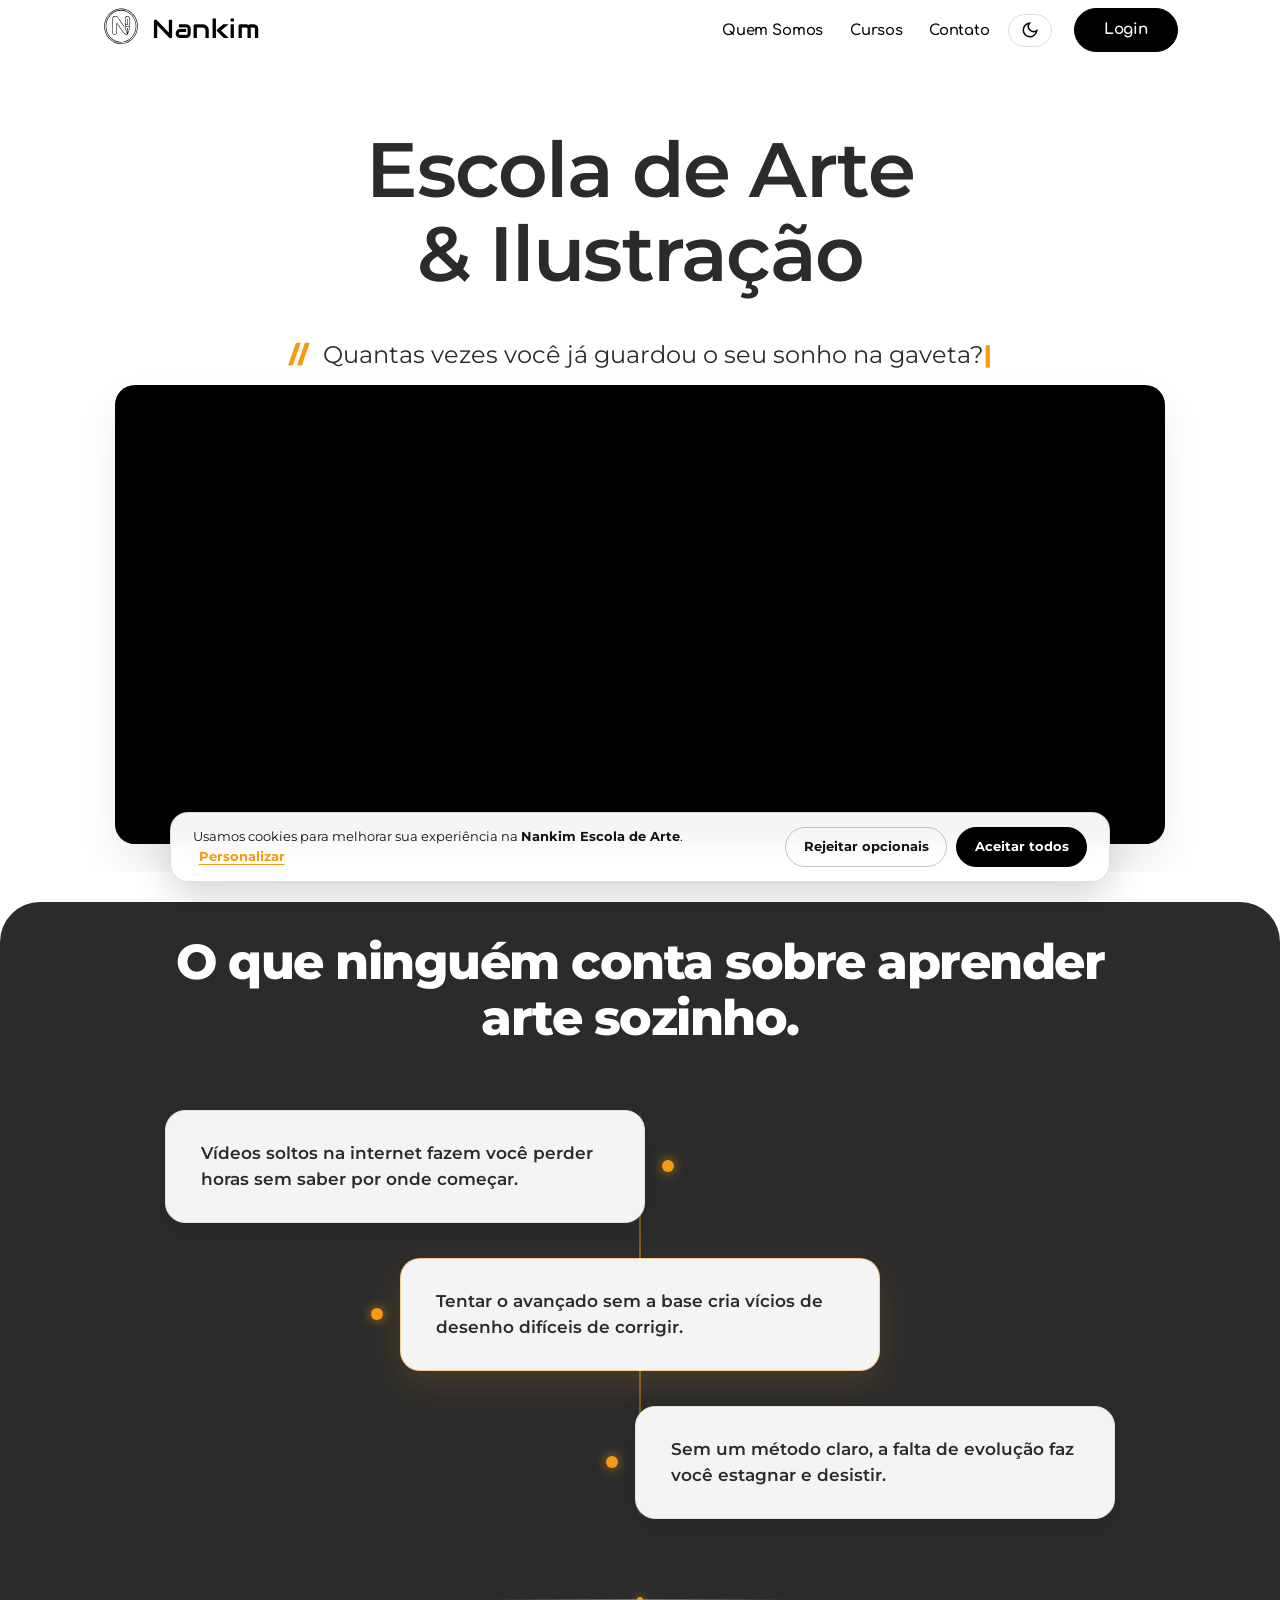
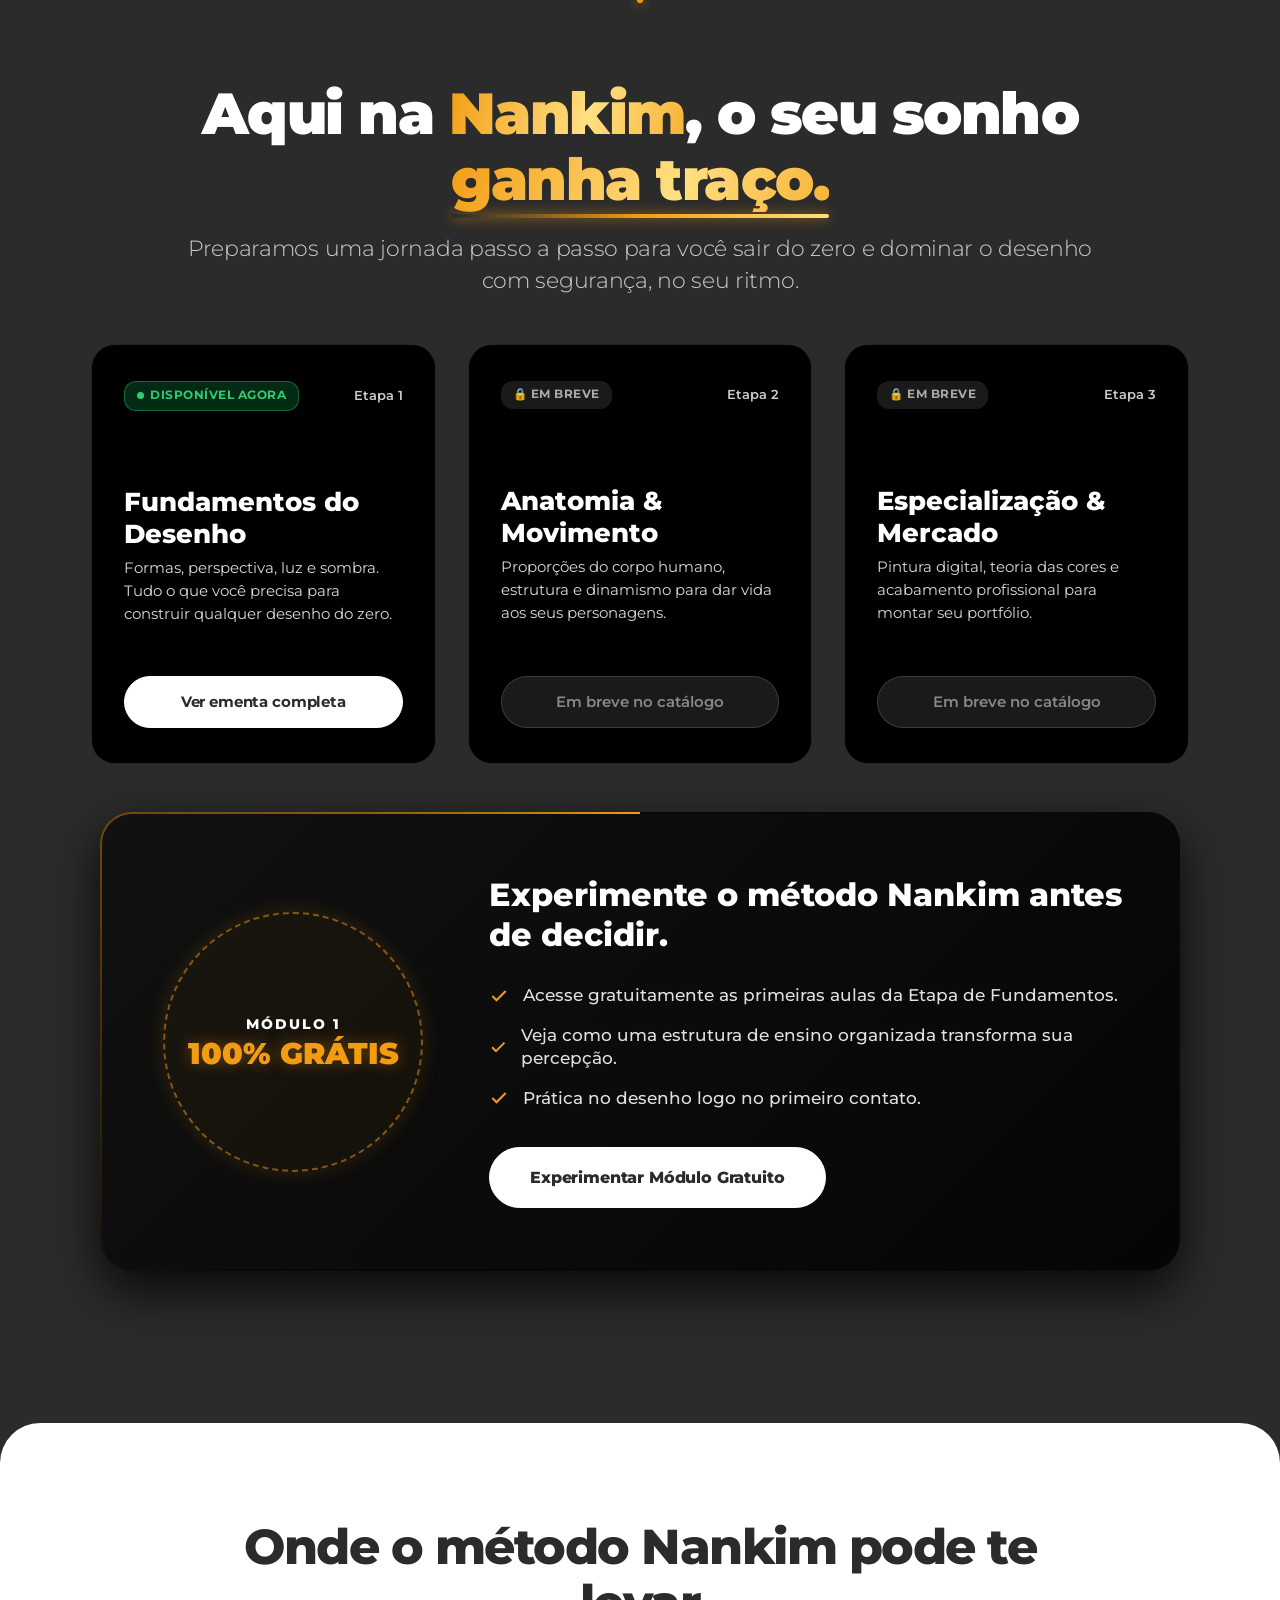
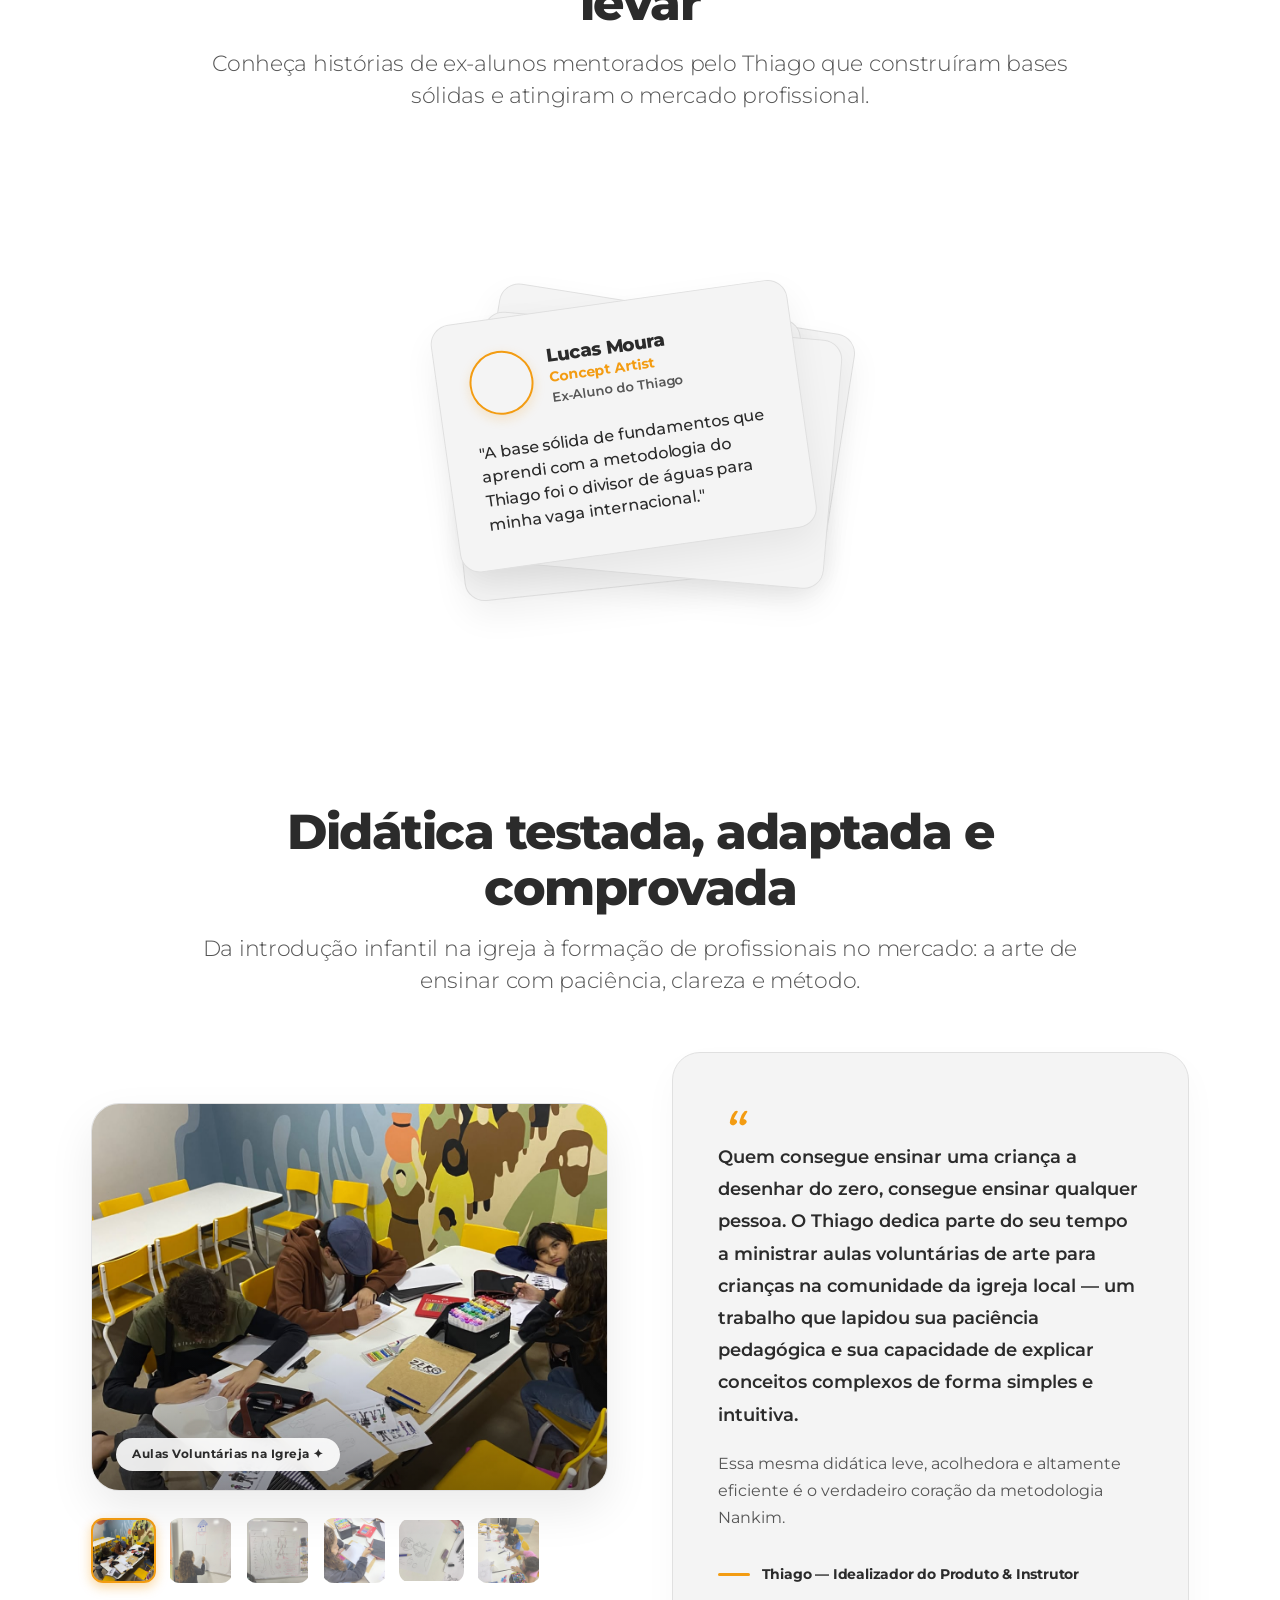
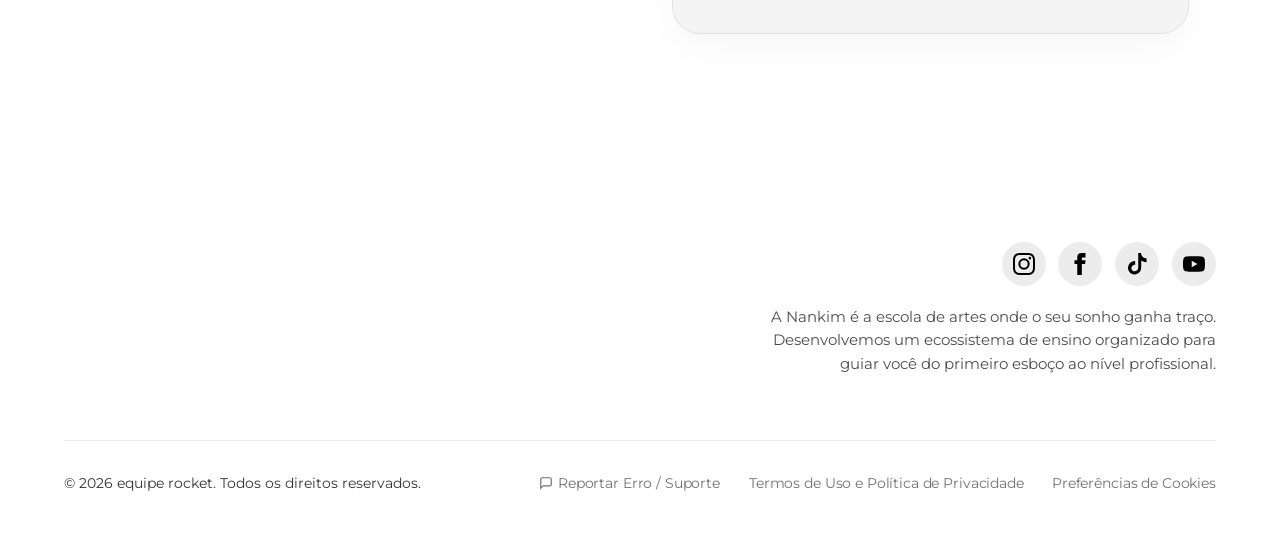
==== admin.html @ 6103434b "area admin completa" ====
<!DOCTYPE html>
<html lang="pt-BR">
<head>
    <meta charset="UTF-8">
    <meta name="viewport" content="width=device-width, initial-scale=1.0">
    <title>Painel Administrativo | Nankim Escola de Arte</title>

    <link rel="preconnect" href="https://fonts.googleapis.com">
    <link rel="preconnect" href="https://fonts.gstatic.com" crossorigin>
    <link href="https://fonts.googleapis.com/css2?family=Audiowide&family=Montserrat:wght@400;500;600;700;800;900&display=swap" rel="stylesheet">
    <link rel="stylesheet" href="https://cdnjs.cloudflare.com/ajax/libs/font-awesome/6.4.0/css/all.min.css">

    <link rel="stylesheet" href="./css/reset.css">
    <link rel="stylesheet" href="./css/variaveis.css">
    <link rel="stylesheet" href="./css/admin.css">
</head>
<body class="admin-body">

    <!-- PAINEL ADMINISTRATIVO PRINCIPAL -->
    <div id="admin-app-shell" class="admin-layout">

        <!-- SIDEBAR LATERAL -->
        <aside class="admin-sidebar">
            <div class="admin-sidebar-topo">
                <div class="admin-logo">
                    <span class="admin-logo-mark">N</span>
                    <div>
                        <strong>Nankim</strong>
                        <small>Painel Admin</small>
                    </div>
                </div>
            </div>

            <nav class="admin-nav" aria-label="Navegação administrativa">
                <button type="button" class="admin-nav-btn active" data-tab="visao-geral">
                    <i class="fa-solid fa-chart-line"></i>
                    <span>Visão Geral</span>
                </button>
                <button type="button" class="admin-nav-btn" data-tab="alunos">
                    <i class="fa-solid fa-user-graduate"></i>
                    <span>Alunos &amp; Matrículas</span>
                    <span id="badge-total-alunos" class="nav-counter">0</span>
                </button>
                <button type="button" class="admin-nav-btn" data-tab="duvidas">
                    <i class="fa-solid fa-comments"></i>
                    <span>Dúvidas &amp; Fórum</span>
                    <span id="badge-total-duvidas" class="nav-counter">0</span>
                </button>
                <button type="button" class="admin-nav-btn" data-tab="reportes">
                    <i class="fa-solid fa-flag"></i>
                    <span>Reportes de Erro</span>
                    <span id="badge-total-reportes" class="nav-counter alerta">0</span>
                </button>
                <button type="button" class="admin-nav-btn" data-tab="cursos">
                    <i class="fa-solid fa-clapperboard"></i>
                    <span>Cursos &amp; Conteúdo</span>
                </button>
            </nav>

            <div class="admin-sidebar-rodape">
                <button type="button" id="btn-admin-sair" class="btn-admin-danger-ghost">
                    <i class="fa-solid fa-right-from-bracket"></i> Encerrar Sessão
                </button>
            </div>
        </aside>

        <!-- CONTEÚDO PRINCIPAL -->
        <main class="admin-main">
            <header class="admin-topbar">
                <div>
                    <h1 id="admin-page-title">Visão Geral da Escola</h1>
                    <p id="admin-page-subtitle">Acompanhe matrículas, progresso dos alunos e suporte técnico em tempo real.</p>
                </div>
                <div class="admin-user-pill">
                    <i class="fa-solid fa-user-shield"></i>
                    <span id="admin-logged-name">Administrador Nankim</span>
                </div>
            </header>

            <!-- ABA 1: VISÃO GERAL -->
            <section id="sec-visao-geral" class="admin-tab-section">
                <div class="admin-kpi-grid">
                    <article class="kpi-card">
                        <div class="kpi-icon"><i class="fa-solid fa-users"></i></div>
                        <div>
                            <span class="kpi-label">Total de Alunos</span>
                            <strong id="kpi-alunos-total" class="kpi-value">0</strong>
                        </div>
                    </article>

                    <article class="kpi-card">
                        <div class="kpi-icon destaque"><i class="fa-solid fa-crown"></i></div>
                        <div>
                            <span class="kpi-label">Acesso Completo</span>
                            <strong id="kpi-alunos-pagos" class="kpi-value">0</strong>
                        </div>
                    </article>

                    <article class="kpi-card">
                        <div class="kpi-icon"><i class="fa-solid fa-award"></i></div>
                        <div>
                            <span class="kpi-label">Certificados Liberados</span>
                            <strong id="kpi-certificados" class="kpi-value">0</strong>
                        </div>
                    </article>

                    <article class="kpi-card">
                        <div class="kpi-icon alerta"><i class="fa-solid fa-triangle-exclamation"></i></div>
                        <div>
                            <span class="kpi-label">Reportes Pendentes</span>
                            <strong id="kpi-reportes-abertos" class="kpi-value">0</strong>
                        </div>
                    </article>
                </div>

                <div class="admin-two-col">
                    <div class="admin-panel-box">
                        <div class="panel-box-header">
                            <h2>Últimas Dúvidas na Sala de Aula</h2>
                            <button type="button" class="link-ver-todos" data-jump="duvidas">Gerenciar todas →</button>
                        </div>
                        <div id="resumo-ultimas-duvidas" class="admin-stack-list"></div>
                    </div>

                    <div class="admin-panel-box">
                        <div class="panel-box-header">
                            <h2>Reportes Técnicos Recentes</h2>
                            <button type="button" class="link-ver-todos" data-jump="reportes">Abrir central →</button>
                        </div>
                        <div id="resumo-ultimos-reportes" class="admin-stack-list"></div>
                    </div>
                </div>
            </section>

            <!-- ABA 2: ALUNOS & MATRÍCULAS -->
            <section id="sec-alunos" class="admin-tab-section hidden">
                <div class="admin-panel-box">
                    <div class="panel-box-header wrap">
                        <div>
                            <h2>Base de Alunos Cadastrados</h2>
                            <p class="panel-sub">Libere o curso completo manualmente, habilite certificados ou gerencie contas.</p>
                        </div>
                        <div class="admin-search-box">
                            <i class="fa-solid fa-magnifying-glass"></i>
                            <input type="text" id="filtro-alunos" placeholder="Buscar por nome ou e-mail...">
                        </div>
                    </div>

                    <div class="admin-table-wrap">
                        <table class="admin-table">
                            <thead>
                                <tr>
                                    <th>Aluno</th>
                                    <th>Plano Atual</th>
                                    <th>Certificado</th>
                                    <th>Ações de Gestão</th>
                                </tr>
                            </thead>
                            <tbody id="tabela-alunos-body"></tbody>
                        </table>
                    </div>
                </div>
            </section>

            <!-- ABA 3: DÚVIDAS & COMENTÁRIOS -->
            <section id="sec-duvidas" class="admin-tab-section hidden">
                <div class="admin-panel-box">
                    <div class="panel-box-header wrap">
                        <div>
                            <h2>Central de Dúvidas &amp; Fórum das Aulas</h2>
                            <p class="panel-sub">Responda como Instrutor Oficial ou edite respostas já enviadas (atualiza na hora na Sala de Aula e notifica o aluno).</p>
                        </div>
                        <select id="filtro-aula-duvidas" class="admin-select">
                            <option value="todas">Todas as 12 aulas</option>
                        </select>
                    </div>

                    <div id="lista-admin-duvidas" class="admin-stack-list"></div>
                </div>
            </section>

            <!-- ABA 4: REPORTES DE ERRO -->
            <section id="sec-reportes" class="admin-tab-section hidden">
                <div class="admin-panel-box">
                    <div class="panel-box-header wrap">
                        <div>
                            <h2>Tickets &amp; Reportes de Erro</h2>
                            <p class="panel-sub">Relatos enviados pelos alunos através do botão "Reportar erro" na plataforma.</p>
                        </div>
                        <select id="filtro-status-reportes" class="admin-select">
                            <option value="todos">Todos os relatos</option>
                            <option value="pendente">Pendentes</option>
                            <option value="resolvido">Resolvidos</option>
                        </select>
                    </div>

                    <div id="lista-admin-reportes" class="admin-stack-list"></div>
                </div>
            </section>

            <!-- ABA 5: CURSOS & CONTEÚDO (SIMULADOR DE CRUD COMPLETO) -->
            <section id="sec-cursos" class="admin-tab-section hidden">
                <div class="admin-panel-box">
                    <!-- Aviso claro de ambiente simulado -->
                    <div class="cms-aviso-simulacao" role="status">
                        <i class="fa-solid fa-circle-info"></i>
                        <div>
                            <strong>Modo Simulação (CMS Demonstrativo):</strong> As alterações realizadas nesta aba ficam salvas apenas no painel administrativo para demonstração de gestão de conteúdo e <strong>não alteram</strong> o catálogo público nem as aulas da Sala de Aula (diferente de <em>Alunos</em>, <em>Dúvidas</em> e <em>Reportes</em>, que refletem em tempo real no site).
                        </div>
                    </div>

                    <div class="cms-toolbar">
                        <div>
                            <div class="cms-toolbar-titulo-row">
                                <h2>Gestão de Cursos, Módulos &amp; Aulas</h2>
                                <span class="status-pill pago">Simulador CMS</span>
                            </div>
                            <p class="panel-sub cms-toolbar-sub">
                                Crie cursos do zero, adicione módulos, suba aulas com vídeo/PDF e monte checklists práticos.
                            </p>
                        </div>
                    </div>

                    <div id="lista-cms-cursos" class="admin-stack-list cms-cursos-lista"></div>

                    <!-- Botão na base da lista -->
                    <div class="cms-rodape-criar">
                        <button type="button" id="btn-novo-curso" class="btn-admin-primary">
                            <i class="fa-solid fa-plus"></i> Criar Novo Curso
                        </button>
                    </div>
                </div>
            </section>
        </main>
    </div>

    <!-- TOAST DE CONFIRMAÇÃO DE AÇÕES -->
    <div id="admin-toast-container" class="admin-toast-container" aria-live="polite"></div>

    <!-- MODAL DE CONFIRMAÇÃO ESTILIZADO (SUBSTITUI CONFIRM NATIVO) -->
    <div id="modal-admin-confirm" class="admin-modal-overlay" role="dialog" aria-modal="true" aria-labelledby="confirm-modal-titulo">
        <div class="admin-modal-box admin-confirm-box">
            <div class="confirm-icon-wrap">
                <i class="fa-solid fa-triangle-exclamation"></i>
            </div>
            <h3 id="confirm-modal-titulo" class="confirm-titulo">Confirmar exclusão</h3>
            <p id="confirm-modal-mensagem" class="confirm-mensagem">Tem certeza que deseja excluir este item?</p>
            <div class="confirm-acoes">
                <button type="button" id="btn-confirm-cancelar" class="btn-mini">Cancelar</button>
                <button type="button" id="btn-confirm-executar" class="btn-admin-danger-solid">Sim, excluir</button>
            </div>
        </div>
    </div>

    <!-- MODAL 1: CRIAR / EDITAR CURSO -->
    <div id="modal-cms-curso" class="admin-modal-overlay" role="dialog" aria-modal="true">
        <div class="admin-modal-box">
            <div class="admin-modal-topo">
                <div class="modal-topo-titulo-wrap">
                    <h3 id="titulo-modal-curso">Novo Curso</h3>
                    <span id="badge-rascunho-curso" class="badge-rascunho hidden">Rascunho restaurado</span>
                </div>
                <button type="button" class="btn-fechar-admin-modal" data-close-modal="modal-cms-curso" title="Fechar (mantém rascunho)">&times;</button>
            </div>
            <form id="form-cms-curso" class="admin-sim-grid" novalidate>
                <input type="hidden" id="cms-curso-id">
                <input type="hidden" id="cms-curso-capa-nome">

                <div class="admin-field admin-col-full">
                    <label for="cms-curso-titulo">Título do Curso *</label>
                    <input type="text" id="cms-curso-titulo" placeholder="Ex: Anatomia & Movimento" required>
                    <small class="admin-field-feedback"></small>
                </div>

                <div class="admin-field">
                    <label for="cms-curso-carga">Carga Horária (horas) *</label>
                    <input type="text" id="cms-curso-carga" inputmode="numeric" placeholder="Ex: 12 horas" maxlength="10" required>
                    <small class="admin-field-feedback"></small>
                </div>

                <div class="admin-field">
                    <label for="cms-curso-preco">Valor / Plano *</label>
                    <input type="text" id="cms-curso-preco" placeholder="Ex: 12x R$ 39,90 ou Gratuito" required>
                    <small class="admin-field-feedback"></small>
                </div>

                <div class="admin-field">
                    <label for="cms-curso-status">Status de Publicação</label>
                    <select id="cms-curso-status" class="admin-select cms-select-altura">
                        <option value="disponivel">Disponível Agora</option>
                        <option value="em-breve">Em Breve</option>
                    </select>
                </div>

                <div class="admin-field">
                    <label for="cms-curso-capa-file">Imagem de Capa (PNG, JPG ou WEBP)</label>
                    <label class="admin-file-drop" for="cms-curso-capa-file">
                        <i class="fa-regular fa-image"></i>
                        <span id="label-cms-curso-capa">Selecionar imagem de capa...</span>
                        <input type="file" id="cms-curso-capa-file" accept="image/png,image/jpeg,image/webp">
                    </label>
                    <small class="admin-field-feedback"></small>
                </div>

                <div class="admin-field admin-col-full">
                    <label for="cms-curso-descricao">Descrição Comercial &amp; Ementa *</label>
                    <textarea id="cms-curso-descricao" rows="3" placeholder="Descreva o que o aluno vai aprender neste curso (mín. 15 caracteres)..." required></textarea>
                    <small class="admin-field-feedback"></small>
                </div>

                <div class="admin-col-full cms-modal-rodape">
                    <button type="button" class="btn-mini" data-cancel-modal="modal-cms-curso">Cancelar</button>
                    <button type="submit" class="btn-admin-primary">Salvar Curso</button>
                </div>
            </form>
        </div>
    </div>

    <!-- MODAL 2: CRIAR / EDITAR MÓDULO -->
    <div id="modal-cms-modulo" class="admin-modal-overlay" role="dialog" aria-modal="true">
        <div class="admin-modal-box">
            <div class="admin-modal-topo">
                <div class="modal-topo-titulo-wrap">
                    <h3 id="titulo-modal-modulo">Novo Módulo</h3>
                    <span id="badge-rascunho-modulo" class="badge-rascunho hidden">Rascunho restaurado</span>
                </div>
                <button type="button" class="btn-fechar-admin-modal" data-close-modal="modal-cms-modulo" title="Fechar (mantém rascunho)">&times;</button>
            </div>
            <form id="form-cms-modulo" class="admin-sim-grid" novalidate>
                <input type="hidden" id="cms-mod-curso-id">
                <input type="hidden" id="cms-mod-id">

                <div class="admin-field admin-col-full">
                    <label for="cms-mod-titulo">Nome do Módulo *</label>
                    <input type="text" id="cms-mod-titulo" placeholder="Ex: Módulo I — Domínio do Traço" required>
                    <small class="admin-field-feedback"></small>
                </div>

                <div class="admin-field">
                    <label for="cms-mod-acesso">Regra de Acesso</label>
                    <select id="cms-mod-acesso" class="admin-select cms-select-altura">
                        <option value="completo">Apenas Assinantes (Curso Completo)</option>
                        <option value="gratis">Degustação Gratuita</option>
                    </select>
                </div>

                <div class="admin-field">
                    <label for="cms-mod-carga">Carga Estimada (horas) *</label>
                    <input type="text" id="cms-mod-carga" inputmode="numeric" placeholder="Ex: 4 horas" maxlength="14" required>
                    <small class="admin-field-feedback"></small>
                </div>

                <div class="admin-col-full cms-modal-rodape">
                    <button type="button" class="btn-mini" data-cancel-modal="modal-cms-modulo">Cancelar</button>
                    <button type="submit" class="btn-admin-primary">Salvar Módulo</button>
                </div>
            </form>
        </div>
    </div>

    <!-- MODAL 3: CRIAR / EDITAR AULA -->
    <div id="modal-cms-aula" class="admin-modal-overlay" role="dialog" aria-modal="true">
        <div class="admin-modal-box">
            <div class="admin-modal-topo">
                <div class="modal-topo-titulo-wrap">
                    <h3 id="titulo-modal-aula">Nova Aula</h3>
                    <span id="badge-rascunho-aula" class="badge-rascunho hidden">Rascunho restaurado</span>
                </div>
                <button type="button" class="btn-fechar-admin-modal" data-close-modal="modal-cms-aula" title="Fechar (mantém rascunho)">&times;</button>
            </div>
            <form id="form-cms-aula" class="admin-sim-grid" novalidate>
                <input type="hidden" id="cms-aula-curso-id">
                <input type="hidden" id="cms-aula-mod-id">
                <input type="hidden" id="cms-aula-id">
                <input type="hidden" id="cms-aula-pdf-nome">

                <div class="admin-field admin-col-full">
                    <label for="cms-aula-titulo">Título da Aula *</label>
                    <input type="text" id="cms-aula-titulo" placeholder="Ex: Aula 01 — Treinamento de Traço" required>
                    <small class="admin-field-feedback"></small>
                </div>

                <div class="admin-field">
                    <label for="cms-aula-youtube">Link do Vídeo (YouTube) *</label>
                    <input type="url" id="cms-aula-youtube" placeholder="https://www.youtube.com/watch?v=..." required>
                    <small class="admin-field-feedback"></small>
                </div>

                <div class="admin-field">
                    <label for="cms-aula-pdf-file">Material de Apoio (.PDF ou .ZIP)</label>
                    <label class="admin-file-drop" for="cms-aula-pdf-file">
                        <i class="fa-solid fa-file-arrow-up"></i>
                        <span id="label-cms-aula-pdf">Anexar apostila ou ficha...</span>
                        <input type="file" id="cms-aula-pdf-file" accept=".pdf,.zip,application/pdf,application/zip">
                    </label>
                    <small class="admin-field-feedback"></small>
                </div>

                <div class="admin-field admin-col-full">
                    <label for="cms-aula-resumo">Resumo da Aula *</label>
                    <textarea id="cms-aula-resumo" rows="2" placeholder="Explicação do conteúdo abordado no vídeo (mín. 10 caracteres)..." required></textarea>
                    <small class="admin-field-feedback"></small>
                </div>

                <div class="admin-field admin-col-full">
                    <label for="cms-aula-exercicio">Enunciado do Exercício Prático</label>
                    <textarea id="cms-aula-exercicio" rows="2" placeholder="Descreva a atividade prática que o aluno deverá executar..."></textarea>
                    <small class="admin-field-feedback"></small>
                </div>

                <!-- Checklist interativo de etapas (igual à Sala de Aula) -->
                <div class="admin-field admin-col-full">
                    <label>Checklist de Entrega do Aluno (Etapas Marcáveis)</label>
                    <div class="checklist-builder-input-row">
                        <input type="text" id="cms-checklist-novo-item" placeholder="Ex: Preencher 3 folhas A4 com linhas paralelas...">
                        <button type="button" id="btn-add-checklist-item" class="btn-mini destaque">
                            <i class="fa-solid fa-plus"></i> Adicionar Etapa
                        </button>
                    </div>
                    <ul id="lista-cms-checklist-preview" class="cms-checklist-preview-list"></ul>
                </div>

                <div class="admin-col-full cms-modal-rodape">
                    <button type="button" class="btn-mini" data-cancel-modal="modal-cms-aula">Cancelar</button>
                    <button type="submit" class="btn-admin-primary">Salvar Aula</button>
                </div>
            </form>
        </div>
    </div>

    <script src="./js/admin.js"></script>
</body>
</html>
---- css/variaveis.css ----
/* ==========================================================================
   VARIAVEIS.CSS - Nankim Escola de Arte
   Design Tokens Globais, Temas (Claro/Escuro) e Animações Compartilhadas
   ========================================================================== */

:root {
    /* --- Cor de Destaque Oficial: Amarelo Âmbar / Dourado --- */
    --cor-destaque: #f39c12;
    --cor-destaque-hover: #d35400;
    --cor-destaque-rgb: 243, 156, 18;

    /* --- Superfícies & Tipografia (Páginas Públicas - Tema Claro) --- */
    --superficie-principal: #ffffff;
    --superficie-card-claro: #f4f4f4;
    --texto-principal: #2b2b2b;
    --texto-suave: #555555;
    --borda-suave: #e0e0e0;

    --secao-escura-bg: #2b2b2b;
    --secao-escura-texto: #ffffff;
    --secao-escura-card: #1a1a1a;
    --secao-escura-texto-suave: #cccccc;
    --secao-escura-borda: rgba(255, 255, 255, 0.12);
    --secao-escura-campo: #111111;

    /* --- Menu e Rodapé --- */
    --bg-menu: #ffffff;
    --texto-menu: #000000;
    --menu-bg: #ffffff;
    --menu-texto: #000000;
    --menu-scrolled-bg: rgba(255, 255, 255, 0.98);

    /* --- Área do Aluno / Admin --- */
    --painel-fundo: #f5f6f8;
    --painel-header: #ffffff;
    --painel-superficie: #ffffff;
    --painel-superficie-alt: #f8f9fb;
    --painel-campo: #ffffff;
    --painel-texto: #242424;
    --painel-texto-secundario: #626873;
    --painel-texto-menu: #333333;
    --painel-texto-concluido: #27632b;
    --painel-borda: #e1e5ea;
    --painel-borda-forte: #d8dde4;
    --painel-borda-suave: #edf0f3;
    --painel-hover: #f2f4f7;
    --painel-sombra-header: 0 8px 24px rgba(20, 30, 45, 0.08);
    --painel-sombra-menu: 0 15px 40px rgba(20, 30, 45, 0.16);
    --painel-sombra-card: 0 10px 25px rgba(20, 30, 45, 0.08);
    --painel-sombra-card-hover: 0 18px 40px rgba(20, 30, 45, 0.18);
    --painel-filtro-logo: none;
}

:root[data-theme="dark"] {
    /* --- Cor de Destaque no Dark Mode --- */
    --cor-destaque: #f1c40f;
    --cor-destaque-hover: #f39c12;
    --cor-destaque-rgb: 241, 196, 15;

    /* --- Superfícies & Tipografia (Páginas Públicas - Tema Escuro) --- */
    --superficie-principal: #000000;
    --superficie-card-claro: #0d0d0d;
    --texto-principal: #ffffff;
    --texto-suave: #a0a0a0;
    --borda-suave: #222222;

    --secao-escura-bg: #1a1a1a;
    --secao-escura-texto: #ffffff;
    --secao-escura-card: #111111;
    --secao-escura-texto-suave: #cccccc;
    --secao-escura-borda: rgba(255, 255, 255, 0.12);
    --secao-escura-campo: #080808;

    /* --- Menu e Rodapé --- */
    --bg-menu: #2b2b2b;
    --texto-menu: #ffffff;
    --menu-bg: #2b2b2b;
    --menu-texto: #ffffff;
    --menu-scrolled-bg: rgba(43, 43, 43, 0.98);

    /* --- Área do Aluno / Admin --- */
    --painel-fundo: #070707;
    --painel-header: #000000;
    --painel-superficie: #111111;
    --painel-superficie-alt: #181818;
    --painel-campo: #0d0d0d;
    --painel-texto: #ffffff;
    --painel-texto-secundario: #888888;
    --painel-texto-menu: #d0d0d0;
    --painel-texto-concluido: #c9e6ca;
    --painel-borda: #222222;
    --painel-borda-forte: #333333;
    --painel-borda-suave: rgba(255, 255, 255, 0.08);
    --painel-hover: #1a1a1a;
    --painel-sombra-header: 0 10px 30px rgba(0, 0, 0, 0.5);
    --painel-sombra-menu: 0 15px 40px rgba(0, 0, 0, 0.9);
    --painel-sombra-card: 0 10px 25px rgba(0, 0, 0, 0.3);
    --painel-sombra-card-hover: 0 18px 40px rgba(0, 0, 0, 0.5);
    --painel-filtro-logo: invert(1);
}

/* ==========================================================================
   CLASSES & ANIMAÇÕES GLOBAIS COMPARTILHADAS
   ========================================================================== */
.prefixo-barra {
    color: var(--cor-destaque);
    font-weight: 900;
    margin-right: 8px;
}

.cursor-typing {
    display: inline-block;
    color: var(--cor-destaque);
    font-weight: 800;
    animation: piscarCursorGlobal 0.8s infinite;
}

.texto-fluxo-dourado {
    background: linear-gradient(
        110deg,
        var(--cor-destaque) 0%,
        #ffe082 25%,
        var(--cor-destaque) 50%,
        #ffb300 75%,
        var(--cor-destaque) 100%
    );
    background-size: 250% auto;
    -webkit-background-clip: text;
    background-clip: text;
    -webkit-text-fill-color: transparent;
    animation: brilhoContinuoTextoGlobal 3.5s linear infinite, pulsoNeonSuaveGlobal 3s ease-in-out infinite;
    display: inline-block;
    position: relative;
}

.sublinhado-traco::after {
    content: '';
    position: absolute;
    left: 0;
    bottom: -6px;
    width: 100%;
    height: 4px;
    border-radius: 4px;
    background: linear-gradient(90deg, transparent, var(--cor-destaque), #ffe082, var(--cor-destaque), transparent);
    background-size: 200% 100%;
    animation: deslizarTracoLuzGlobal 2.5s linear infinite;
    box-shadow: 0 0 12px rgba(var(--cor-destaque-rgb), 0.7);
}

.revelar-scroll {
    opacity: 0;
    transform: translateY(35px) scale(0.97);
    filter: blur(6px);
    transition: opacity 1s cubic-bezier(0.16, 1, 0.3, 1),
        transform 1s cubic-bezier(0.16, 1, 0.3, 1),
        filter 1s cubic-bezier(0.16, 1, 0.3, 1);
    will-change: opacity, transform, filter;
}

.revelar-scroll.visivel {
    opacity: 1;
    transform: translateY(0) scale(1);
    filter: blur(0px);
}

@keyframes piscarCursorGlobal {
    0%, 100% { opacity: 1; }
    50% { opacity: 0; }
}

@keyframes brilhoContinuoTextoGlobal {
    0% { background-position: 0% center; }
    100% { background-position: 250% center; }
}

@keyframes pulsoNeonSuaveGlobal {
    0%, 100% { filter: drop-shadow(0 0 8px rgba(var(--cor-destaque-rgb), 0.35)); }
    50% { filter: drop-shadow(0 0 18px rgba(var(--cor-destaque-rgb), 0.75)); }
}

@keyframes deslizarTracoLuzGlobal {
    0% { background-position: 200% 0; }
    100% { background-position: -200% 0; }
}
---- css/admin.css ----
/* ==========================================================================
   ADMIN.CSS - Painel Administrativo Nankim Escola de Arte
   ========================================================================== */

.admin-body {
    background-color: #070707;
    color: #f3f4f6;
    font-family: 'Montserrat', sans-serif;
    min-height: 100vh;
    margin: 0;
}

.hidden {
    display: none !important;
}

/* --- BOTÕES GERAIS --- */
.btn-admin-primary {
    background: #f39c12;
    color: #111111;
    border: none;
    border-radius: 10px;
    padding: 0.8rem 1.25rem;
    font-size: 0.85rem;
    font-weight: 800;
    font-family: inherit;
    cursor: pointer;
    display: inline-flex;
    align-items: center;
    justify-content: center;
    gap: 0.5rem;
    transition: background 0.2s, transform 0.15s;
}

.btn-admin-primary:hover {
    background: #e08e0b;
}

.btn-admin-danger-solid {
    background: #dc2626;
    color: #ffffff;
    border: none;
    border-radius: 10px;
    padding: 0.72rem 1.15rem;
    font-size: 0.82rem;
    font-weight: 800;
    font-family: inherit;
    cursor: pointer;
    display: inline-flex;
    align-items: center;
    justify-content: center;
    gap: 0.45rem;
    transition: background 0.2s;
}

.btn-admin-danger-solid:hover {
    background: #b91c1c;
}

/* --- LAYOUT DASHBOARD --- */
.admin-layout {
    display: grid;
    grid-template-columns: 270px 1fr;
    min-height: 100vh;
}

.admin-sidebar {
    background: #0f0f0f;
    border-right: 1px solid #222222;
    display: flex;
    flex-direction: column;
    justify-content: space-between;
    padding: 1.5rem 1rem;
    position: sticky;
    top: 0;
    height: 100vh;
    box-sizing: border-box;
}

/* Logo estática sem link */
.admin-logo {
    display: flex;
    align-items: center;
    gap: 0.75rem;
    color: #ffffff;
    padding: 0 0.5rem 1.25rem;
    border-bottom: 1px solid #222222;
    user-select: none;
}

.admin-logo-mark {
    width: 38px;
    height: 38px;
    border-radius: 10px;
    background: #f39c12;
    color: #111111;
    font-family: 'Audiowide', cursive;
    font-size: 1.2rem;
    display: flex;
    align-items: center;
    justify-content: center;
}

.admin-logo strong {
    display: block;
    font-family: 'Audiowide', cursive;
    font-size: 1.05rem;
}

.admin-logo small {
    display: block;
    font-size: 0.72rem;
    color: #f39c12;
    font-weight: 700;
}

.admin-nav {
    display: flex;
    flex-direction: column;
    gap: 0.4rem;
    margin-top: 1.25rem;
    flex: 1;
}

.admin-nav-btn {
    background: transparent;
    border: 1px solid transparent;
    color: #9ca3af;
    border-radius: 10px;
    padding: 0.75rem 0.85rem;
    font-size: 0.84rem;
    font-weight: 700;
    font-family: inherit;
    display: flex;
    align-items: center;
    gap: 0.7rem;
    cursor: pointer;
    text-align: left;
    transition: all 0.2s;
}

.admin-nav-btn:hover {
    background: #181818;
    color: #ffffff;
}

.admin-nav-btn.active {
    background: rgba(243, 156, 18, 0.14);
    border-color: rgba(243, 156, 18, 0.35);
    color: #f39c12;
}

.nav-counter {
    margin-left: auto;
    font-size: 0.72rem;
    font-weight: 800;
    background: #222222;
    color: #e5e7eb;
    padding: 0.15rem 0.5rem;
    border-radius: 999px;
}

.nav-counter.alerta {
    background: rgba(239, 68, 68, 0.2);
    color: #fca5a5;
}

.admin-sidebar-rodape {
    display: flex;
    flex-direction: column;
    gap: 0.5rem;
    padding-top: 1rem;
    border-top: 1px solid #222222;
}

.btn-admin-danger-ghost {
    display: flex;
    align-items: center;
    justify-content: center;
    gap: 0.5rem;
    padding: 0.72rem 0.85rem;
    border-radius: 10px;
    font-size: 0.82rem;
    font-weight: 700;
    font-family: inherit;
    cursor: pointer;
    background: transparent;
    border: 1px solid rgba(239, 68, 68, 0.3);
    color: #f87171;
    transition: all 0.2s;
}

.btn-admin-danger-ghost:hover {
    background: rgba(239, 68, 68, 0.14);
}

/* --- ÁREA PRINCIPAL --- */
.admin-main {
    padding: 2rem 2.25rem;
    max-width: 1380px;
    width: 100%;
    box-sizing: border-box;
}

.admin-topbar {
    display: flex;
    align-items: center;
    justify-content: space-between;
    gap: 1rem;
    flex-wrap: wrap;
    margin-bottom: 1.75rem;
    padding-bottom: 1.25rem;
    border-bottom: 1px solid #222222;
}

.admin-topbar h1 {
    font-size: 1.5rem;
    font-weight: 900;
    margin: 0 0 0.25rem;
    color: #ffffff;
}

.admin-topbar p {
    font-size: 0.85rem;
    color: #9ca3af;
    margin: 0;
}

.admin-user-pill {
    display: inline-flex;
    align-items: center;
    gap: 0.55rem;
    background: #141414;
    border: 1px solid #2a2a2a;
    padding: 0.55rem 0.95rem;
    border-radius: 999px;
    font-size: 0.8rem;
    font-weight: 700;
    color: #f39c12;
}

/* --- KPIS --- */
.admin-kpi-grid {
    display: grid;
    grid-template-columns: repeat(auto-fit, minmax(220px, 1fr));
    gap: 1rem;
    margin-bottom: 1.5rem;
}

.kpi-card {
    background: #121212;
    border: 1px solid #222222;
    border-radius: 16px;
    padding: 1.25rem;
    display: flex;
    align-items: center;
    gap: 1rem;
}

.kpi-icon {
    width: 48px;
    height: 48px;
    border-radius: 12px;
    background: #1e1e1e;
    color: #e5e7eb;
    display: flex;
    align-items: center;
    justify-content: center;
    font-size: 1.2rem;
    flex-shrink: 0;
}

.kpi-icon.destaque {
    background: rgba(243, 156, 18, 0.16);
    color: #f39c12;
}

.kpi-icon.alerta {
    background: rgba(239, 68, 68, 0.16);
    color: #f87171;
}

.kpi-label {
    display: block;
    font-size: 0.75rem;
    font-weight: 700;
    color: #9ca3af;
    text-transform: uppercase;
    letter-spacing: 0.04em;
}

.kpi-value {
    display: block;
    font-size: 1.6rem;
    font-weight: 900;
    color: #ffffff;
    margin-top: 0.15rem;
}

/* --- PAINÉIS E TABELAS --- */
.admin-two-col {
    display: grid;
    grid-template-columns: repeat(auto-fit, minmax(360px, 1fr));
    gap: 1.25rem;
}

.admin-panel-box {
    background: #121212;
    border: 1px solid #222222;
    border-radius: 16px;
    padding: 1.4rem;
}

.panel-box-header {
    display: flex;
    align-items: center;
    justify-content: space-between;
    gap: 1rem;
    margin-bottom: 1.15rem;
}

.panel-box-header.wrap {
    flex-wrap: wrap;
}

.panel-box-header h2 {
    font-size: 1.05rem;
    font-weight: 800;
    color: #ffffff;
    margin: 0;
}

.panel-sub {
    font-size: 0.8rem;
    color: #9ca3af;
    margin: 0.25rem 0 0;
}

.link-ver-todos {
    background: transparent;
    border: none;
    color: #f39c12;
    font-size: 0.78rem;
    font-weight: 700;
    cursor: pointer;
}

.admin-search-box {
    display: flex;
    align-items: center;
    gap: 0.5rem;
    background: #1a1a1a;
    border: 1px solid #2e2e2e;
    border-radius: 10px;
    padding: 0.5rem 0.85rem;
    min-width: 260px;
}

.admin-search-box i {
    color: #6b7280;
    font-size: 0.85rem;
}

.admin-search-box input {
    background: transparent;
    border: none;
    color: #ffffff;
    font-size: 0.84rem;
    width: 100%;
    outline: none;
}

.admin-select {
    background: #1a1a1a;
    border: 1px solid #2e2e2e;
    color: #ffffff;
    border-radius: 10px;
    padding: 0.55rem 0.85rem;
    font-size: 0.82rem;
    font-family: inherit;
    outline: none;
}

.admin-table-wrap {
    overflow-x: auto;
}

.admin-table {
    width: 100%;
    border-collapse: collapse;
    font-size: 0.84rem;
}

.admin-table th {
    text-align: left;
    padding: 0.75rem;
    color: #9ca3af;
    font-size: 0.72rem;
    text-transform: uppercase;
    letter-spacing: 0.05em;
    border-bottom: 1px solid #262626;
}

.admin-table td {
    padding: 0.85rem 0.75rem;
    border-bottom: 1px solid #1e1e1e;
    vertical-align: middle;
}

.status-pill {
    display: inline-flex;
    align-items: center;
    gap: 0.35rem;
    font-size: 0.72rem;
    font-weight: 800;
    padding: 0.25rem 0.65rem;
    border-radius: 999px;
}

.status-pill.pago {
    background: rgba(243, 156, 18, 0.16);
    color: #f39c12;
    border: 1px solid rgba(243, 156, 18, 0.35);
}

.status-pill.gratis {
    background: #222222;
    color: #9ca3af;
}

.status-pill.resolvido {
    background: rgba(34, 197, 94, 0.15);
    color: #4ade80;
}

.status-pill.pendente {
    background: rgba(239, 68, 68, 0.16);
    color: #fca5a5;
}

.acoes-cell {
    display: flex;
    gap: 0.45rem;
    flex-wrap: wrap;
}

.btn-mini {
    background: #202020;
    border: 1px solid #333333;
    color: #e5e7eb;
    border-radius: 8px;
    padding: 0.42rem 0.75rem;
    font-size: 0.74rem;
    font-weight: 700;
    font-family: inherit;
    cursor: pointer;
    display: inline-flex;
    align-items: center;
    gap: 0.35rem;
    transition: all 0.2s;
}

.btn-mini:hover {
    border-color: #f39c12;
    color: #f39c12;
}

.btn-mini.destaque {
    background: rgba(243, 156, 18, 0.15);
    border-color: rgba(243, 156, 18, 0.4);
    color: #f39c12;
}

.btn-mini.perigo:hover {
    border-color: #ef4444;
    color: #fca5a5;
}

/* --- FORMULÁRIOS, UPLOAD E VALIDAÇÃO INSTANTÂNEA --- */
.admin-sim-grid {
    display: grid;
    grid-template-columns: repeat(2, 1fr);
    gap: 1rem;
}

.admin-col-full {
    grid-column: 1 / -1;
}

.admin-field {
    display: flex;
    flex-direction: column;
    gap: 0.35rem;
}

.admin-field > label:first-child {
    font-size: 0.73rem;
    font-weight: 700;
    text-transform: uppercase;
    letter-spacing: 0.04em;
    color: #9ca3af;
}

.admin-field input[type="text"],
.admin-field input[type="url"],
.admin-field textarea {
    background: #1a1a1a;
    border: 1px solid #2e2e2e;
    border-radius: 10px;
    padding: 0.72rem 0.9rem;
    color: #ffffff;
    font-size: 0.85rem;
    font-family: inherit;
    outline: none;
    transition: border-color 0.2s, box-shadow 0.2s;
}

.admin-field input:focus,
.admin-field textarea:focus {
    border-color: #f39c12;
}

.admin-field.erro input,
.admin-field.erro textarea,
.admin-field.erro .admin-file-drop {
    border-color: #ef4444;
    box-shadow: 0 0 0 2px rgba(239, 68, 68, 0.15);
}

.admin-field.sucesso input,
.admin-field.sucesso textarea,
.admin-field.sucesso .admin-file-drop {
    border-color: #22c55e;
}

.admin-field-feedback {
    font-size: 0.72rem;
    font-weight: 600;
    color: #f87171;
    min-height: 0.9rem;
}

/* Campo de Upload Estilizado */
.admin-file-drop {
    position: relative;
    background: #1a1a1a;
    border: 1px dashed #3a3a3a;
    border-radius: 10px;
    height: 44px;
    padding: 0 0.9rem;
    display: flex;
    align-items: center;
    gap: 0.6rem;
    color: #cbd5e1;
    font-size: 0.8rem;
    cursor: pointer;
    overflow: hidden;
    transition: border-color 0.2s, background 0.2s;
}

.admin-file-drop:hover {
    border-color: #f39c12;
    background: #202020;
}

.admin-file-drop i {
    color: #f39c12;
    flex-shrink: 0;
}

.admin-file-drop span {
    white-space: nowrap;
    overflow: hidden;
    text-overflow: ellipsis;
}

.admin-file-drop input[type="file"] {
    position: absolute;
    inset: 0;
    opacity: 0;
    cursor: pointer;
}

/* Construtor de Checklist no Modal de Aula */
.checklist-builder-input-row {
    display: flex;
    gap: 0.5rem;
    flex-wrap: wrap;
}

.checklist-builder-input-row input {
    flex: 1;
    min-width: 220px;
}

.cms-checklist-preview-list {
    list-style: none;
    margin: 0.35rem 0 0;
    padding: 0;
    display: flex;
    flex-direction: column;
    gap: 0.4rem;
}

.cms-checklist-preview-item {
    display: flex;
    align-items: center;
    justify-content: space-between;
    gap: 0.6rem;
    background: #101010;
    border: 1px solid #262626;
    border-radius: 8px;
    padding: 0.45rem 0.75rem;
    font-size: 0.8rem;
    color: #e5e7eb;
}

.cms-checklist-preview-item span {
    display: inline-flex;
    align-items: center;
    gap: 0.5rem;
}

.cms-checklist-preview-item i {
    color: #f39c12;
}

/* --- CARDS EMPILHADOS (DÚVIDAS, REPORTES) --- */
.admin-stack-list {
    display: flex;
    flex-direction: column;
    gap: 0.85rem;
}

.stack-item-card {
    background: #181818;
    border: 1px solid #262626;
    border-radius: 12px;
    padding: 1rem 1.15rem;
    display: flex;
    flex-direction: column;
    gap: 0.6rem;
}

.stack-item-topo {
    display: flex;
    align-items: center;
    justify-content: space-between;
    gap: 0.75rem;
    flex-wrap: wrap;
}

.stack-item-texto {
    margin: 0;
    font-size: 0.86rem;
    color: #e5e7eb;
    line-height: 1.5;
}

/* Bloco encadeado de Resposta Oficial abaixo da Dúvida */
.resposta-oficial-box {
    margin-top: 0.35rem;
    padding: 0.8rem 0.95rem;
    background: rgba(243, 156, 18, 0.08);
    border: 1px solid rgba(243, 156, 18, 0.28);
    border-left: 3px solid #f39c12;
    border-radius: 10px;
    display: flex;
    flex-direction: column;
    gap: 0.45rem;
}

.resposta-oficial-topo {
    display: flex;
    align-items: center;
    justify-content: space-between;
    gap: 0.5rem;
    flex-wrap: wrap;
}

.resposta-oficial-autor {
    font-size: 0.76rem;
    font-weight: 800;
    color: #f39c12;
    display: inline-flex;
    align-items: center;
    gap: 0.35rem;
}

.resposta-oficial-texto {
    margin: 0;
    font-size: 0.84rem;
    color: #f3f4f6;
    line-height: 1.45;
}

.reply-form-inline,
.reply-form-admin {
    display: flex;
    gap: 0.5rem;
    margin-top: 0.35rem;
    flex-wrap: wrap;
}

.reply-form-inline input,
.reply-form-admin input {
    flex: 1;
    min-width: 220px;
    background: #101010;
    border: 1px solid #2e2e2e;
    border-radius: 8px;
    padding: 0.55rem 0.8rem;
    color: #ffffff;
    font-size: 0.82rem;
    font-family: inherit;
    outline: none;
}

.reply-form-inline input:focus,
.reply-form-admin input:focus {
    border-color: #f39c12;
}

.empty-state-admin {
    text-align: center;
    color: #6b7280;
    font-size: 0.84rem;
    padding: 1.5rem;
    margin: 0;
}

/* ==========================================================================
   SIMULADOR CMS - CURSOS, MÓDULOS E AULAS (ABA CURSOS & CONTEÚDO)
   ========================================================================== */

.cms-aviso-simulacao {
    display: flex;
    align-items: flex-start;
    gap: 0.75rem;
    padding: 0.95rem 1.1rem;
    margin-bottom: 1.35rem;
    background: rgba(243, 156, 18, 0.08);
    border: 1px solid rgba(243, 156, 18, 0.32);
    border-left: 4px solid #f39c12;
    border-radius: 12px;
    font-size: 0.82rem;
    color: #e5e7eb;
    line-height: 1.5;
}

.cms-aviso-simulacao i {
    color: #f39c12;
    font-size: 1.05rem;
    margin-top: 0.12rem;
    flex-shrink: 0;
}

.cms-aviso-simulacao strong {
    color: #ffffff;
}

.cms-toolbar {
    display: flex;
    align-items: center;
    justify-content: space-between;
    gap: 1rem;
    flex-wrap: wrap;
    margin-bottom: 1.25rem;
}

.cms-toolbar-titulo-row {
    display: flex;
    align-items: center;
    gap: 0.6rem;
    flex-wrap: wrap;
}

.cms-toolbar-titulo-row h2 {
    margin: 0;
}

.cms-toolbar-sub {
    margin-top: 0.25rem;
}

.cms-cursos-lista {
    gap: 1.15rem;
}

.cms-rodape-criar {
    margin-top: 1.5rem;
    padding-top: 1.25rem;
    border-top: 1px solid #222222;
    display: flex;
    justify-content: flex-end;
}

.cms-select-altura {
    height: 44px;
}

.cms-modal-rodape {
    display: flex;
    justify-content: flex-end;
    gap: 0.6rem;
    margin-top: 0.5rem;
}

.cms-curso-card {
    background: #141414;
    border: 1px solid #262626;
    border-radius: 14px;
    overflow: hidden;
}

.cms-curso-header {
    padding: 1.1rem 1.25rem;
    display: flex;
    align-items: flex-start;
    justify-content: space-between;
    gap: 1rem;
    flex-wrap: wrap;
    background: #181818;
    border-bottom: 1px solid #242424;
}

.cms-curso-meta {
    display: flex;
    gap: 0.75rem;
    flex-wrap: wrap;
    margin-top: 0.45rem;
    font-size: 0.76rem;
    color: #9ca3af;
}

.cms-curso-meta span {
    display: inline-flex;
    align-items: center;
    gap: 0.35rem;
}

.cms-curso-body {
    padding: 1.1rem 1.25rem;
    display: flex;
    flex-direction: column;
    gap: 0.85rem;
}

.cms-modulo-box {
    background: #101010;
    border: 1px solid #232323;
    border-radius: 10px;
    padding: 0.85rem 1rem;
    display: flex;
    flex-direction: column;
    gap: 0.6rem;
}

.cms-modulo-topo {
    display: flex;
    align-items: center;
    justify-content: space-between;
    gap: 0.75rem;
    flex-wrap: wrap;
}

.cms-aula-row {
    display: flex;
    align-items: center;
    justify-content: space-between;
    gap: 0.75rem;
    padding: 0.55rem 0.75rem;
    background: #161616;
    border: 1px solid #252525;
    border-radius: 8px;
    flex-wrap: wrap;
}

.cms-aula-info {
    display: flex;
    flex-direction: column;
    gap: 0.2rem;
}

.cms-aula-tags {
    display: flex;
    gap: 0.65rem;
    flex-wrap: wrap;
    font-size: 0.72rem;
    color: #9ca3af;
}

/* Modais internos e Modal de Confirmação Customizado */
.admin-modal-overlay {
    position: fixed;
    inset: 0;
    background: rgba(0, 0, 0, 0.84);
    backdrop-filter: blur(4px);
    display: none;
    align-items: center;
    justify-content: center;
    padding: 1rem;
    z-index: 9999;
}

.admin-modal-overlay.aberto {
    display: flex;
}

.admin-modal-box {
    width: 100%;
    max-width: 640px;
    max-height: 90vh;
    overflow-y: auto;
    background: #141414;
    border: 1px solid #2e2e2e;
    border-radius: 16px;
    padding: 1.5rem;
    box-shadow: 0 24px 60px rgba(0, 0, 0, 0.85);
}

.admin-confirm-box {
    max-width: 420px;
    text-align: center;
    padding: 1.75rem 1.5rem;
}

.confirm-icon-wrap {
    width: 52px;
    height: 52px;
    margin: 0 auto 0.9rem;
    border-radius: 14px;
    background: rgba(239, 68, 68, 0.15);
    border: 1px solid rgba(239, 68, 68, 0.35);
    color: #f87171;
    display: flex;
    align-items: center;
    justify-content: center;
    font-size: 1.35rem;
}

.confirm-titulo {
    margin: 0 0 0.45rem;
    font-size: 1.1rem;
    font-weight: 800;
    color: #ffffff;
}

.confirm-mensagem {
    margin: 0 0 1.35rem;
    font-size: 0.84rem;
    color: #9ca3af;
    line-height: 1.5;
}

.confirm-acoes {
    display: flex;
    justify-content: center;
    gap: 0.65rem;
}

.admin-modal-topo {
    display: flex;
    align-items: center;
    justify-content: space-between;
    margin-bottom: 1rem;
    padding-bottom: 0.75rem;
    border-bottom: 1px solid #242424;
}

.modal-topo-titulo-wrap {
    display: flex;
    align-items: center;
    gap: 0.6rem;
    flex-wrap: wrap;
}

.admin-modal-topo h3 {
    margin: 0;
    font-size: 1.05rem;
    color: #fff;
}

.badge-rascunho {
    font-size: 0.68rem;
    font-weight: 700;
    color: #f39c12;
    background: rgba(243, 156, 18, 0.14);
    border: 1px solid rgba(243, 156, 18, 0.35);
    padding: 0.2rem 0.55rem;
    border-radius: 999px;
}

.btn-fechar-admin-modal {
    background: none;
    border: none;
    color: #9ca3af;
    font-size: 1.4rem;
    cursor: pointer;
    line-height: 1;
}

.btn-fechar-admin-modal:hover {
    color: #fff;
}

/* --- TOAST DE FEEDBACK --- */
.admin-toast-container {
    position: fixed;
    bottom: 1.5rem;
    right: 1.5rem;
    z-index: 10500;
    display: flex;
    flex-direction: column;
    gap: 0.6rem;
    pointer-events: none;
}

.admin-toast {
    background: #161616;
    border: 1px solid rgba(34, 197, 94, 0.45);
    border-left: 4px solid #22c55e;
    color: #f3f4f6;
    padding: 0.85rem 1.15rem;
    border-radius: 12px;
    font-size: 0.82rem;
    font-weight: 700;
    display: flex;
    align-items: center;
    gap: 0.65rem;
    box-shadow: 0 16px 40px rgba(0, 0, 0, 0.75);
    animation: slideInToast 0.25s ease-out;
}

.admin-toast i {
    color: #22c55e;
    font-size: 1rem;
}

@keyframes slideInToast {
    from {
        opacity: 0;
        transform: translateY(12px);
    }
    to {
        opacity: 1;
        transform: translateY(0);
    }
}

/* --- RESPONSIVIDADE --- */
@media (max-width: 900px) {
    .admin-layout {
        grid-template-columns: 1fr;
    }

    .admin-sidebar {
        position: static;
        height: auto;
    }

    .admin-main {
        padding: 1.25rem;
    }

    .admin-sim-grid {
        grid-template-columns: 1fr;
    }
}
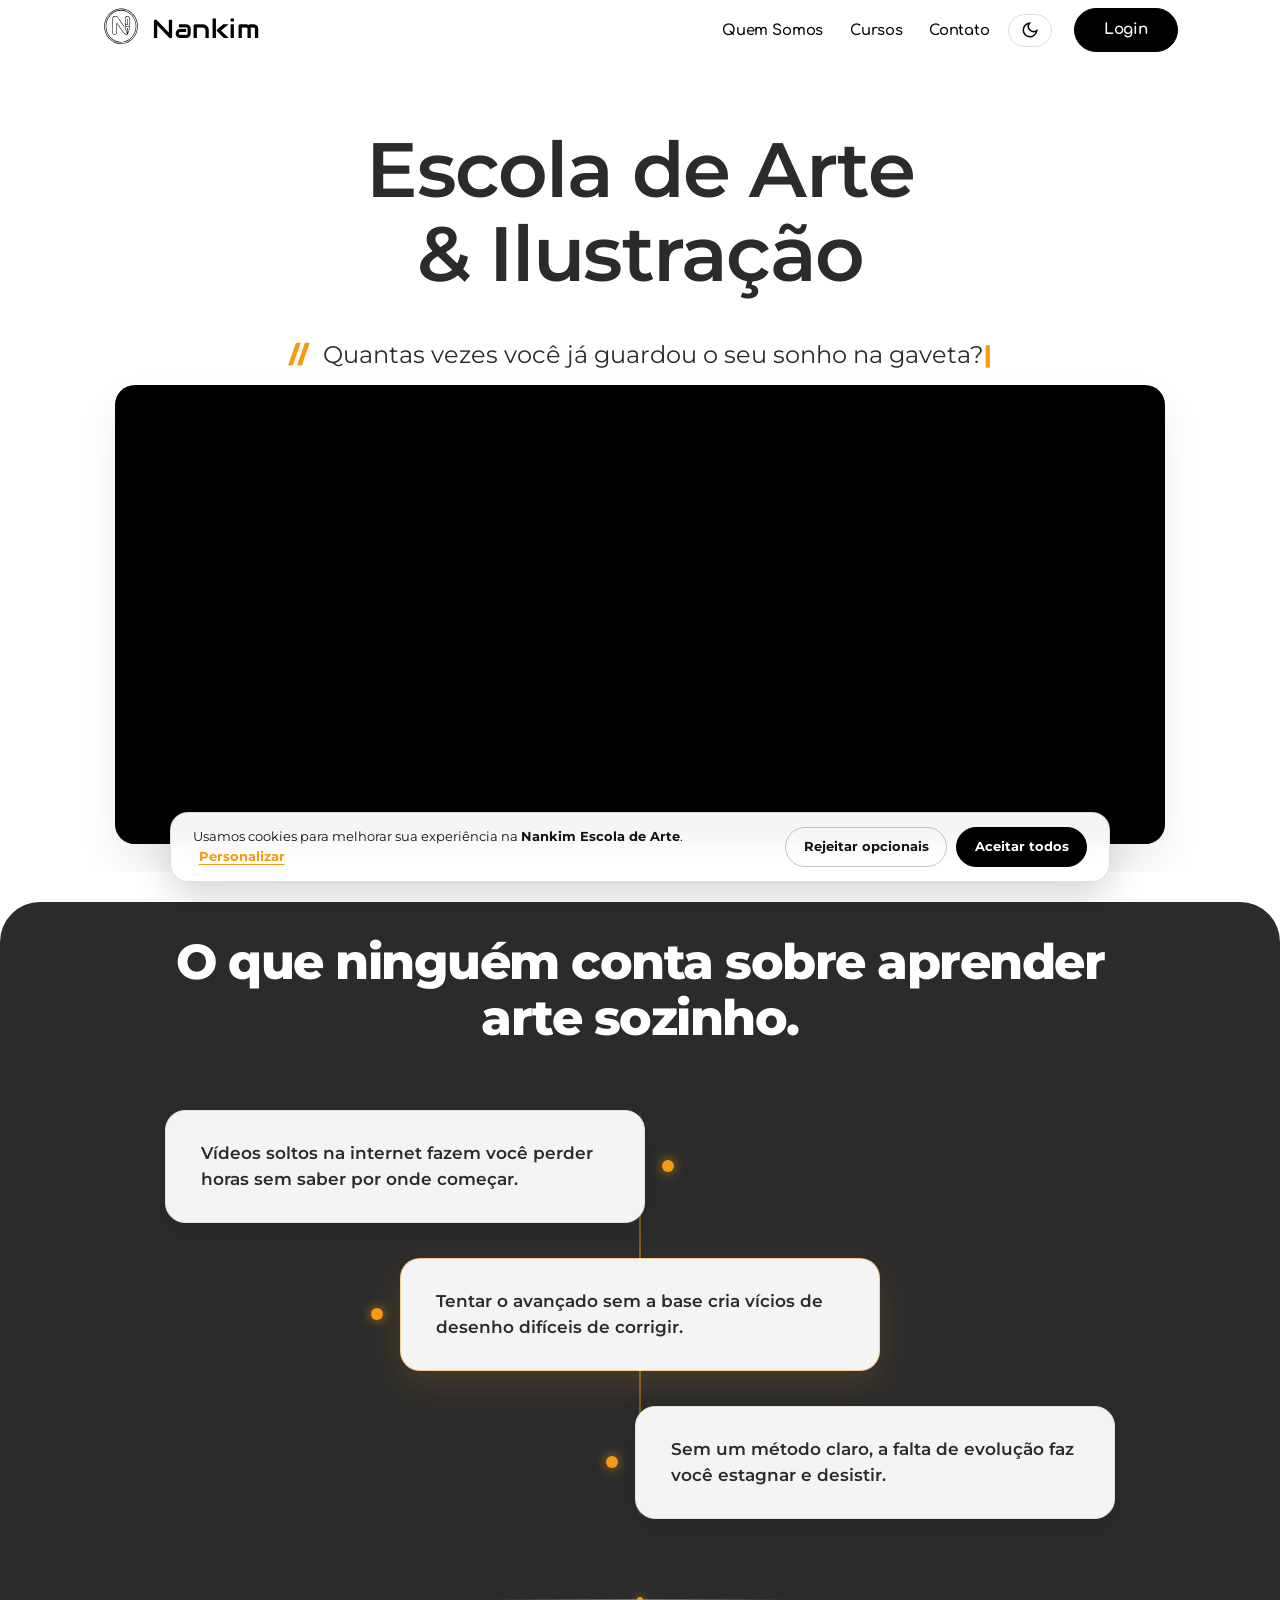
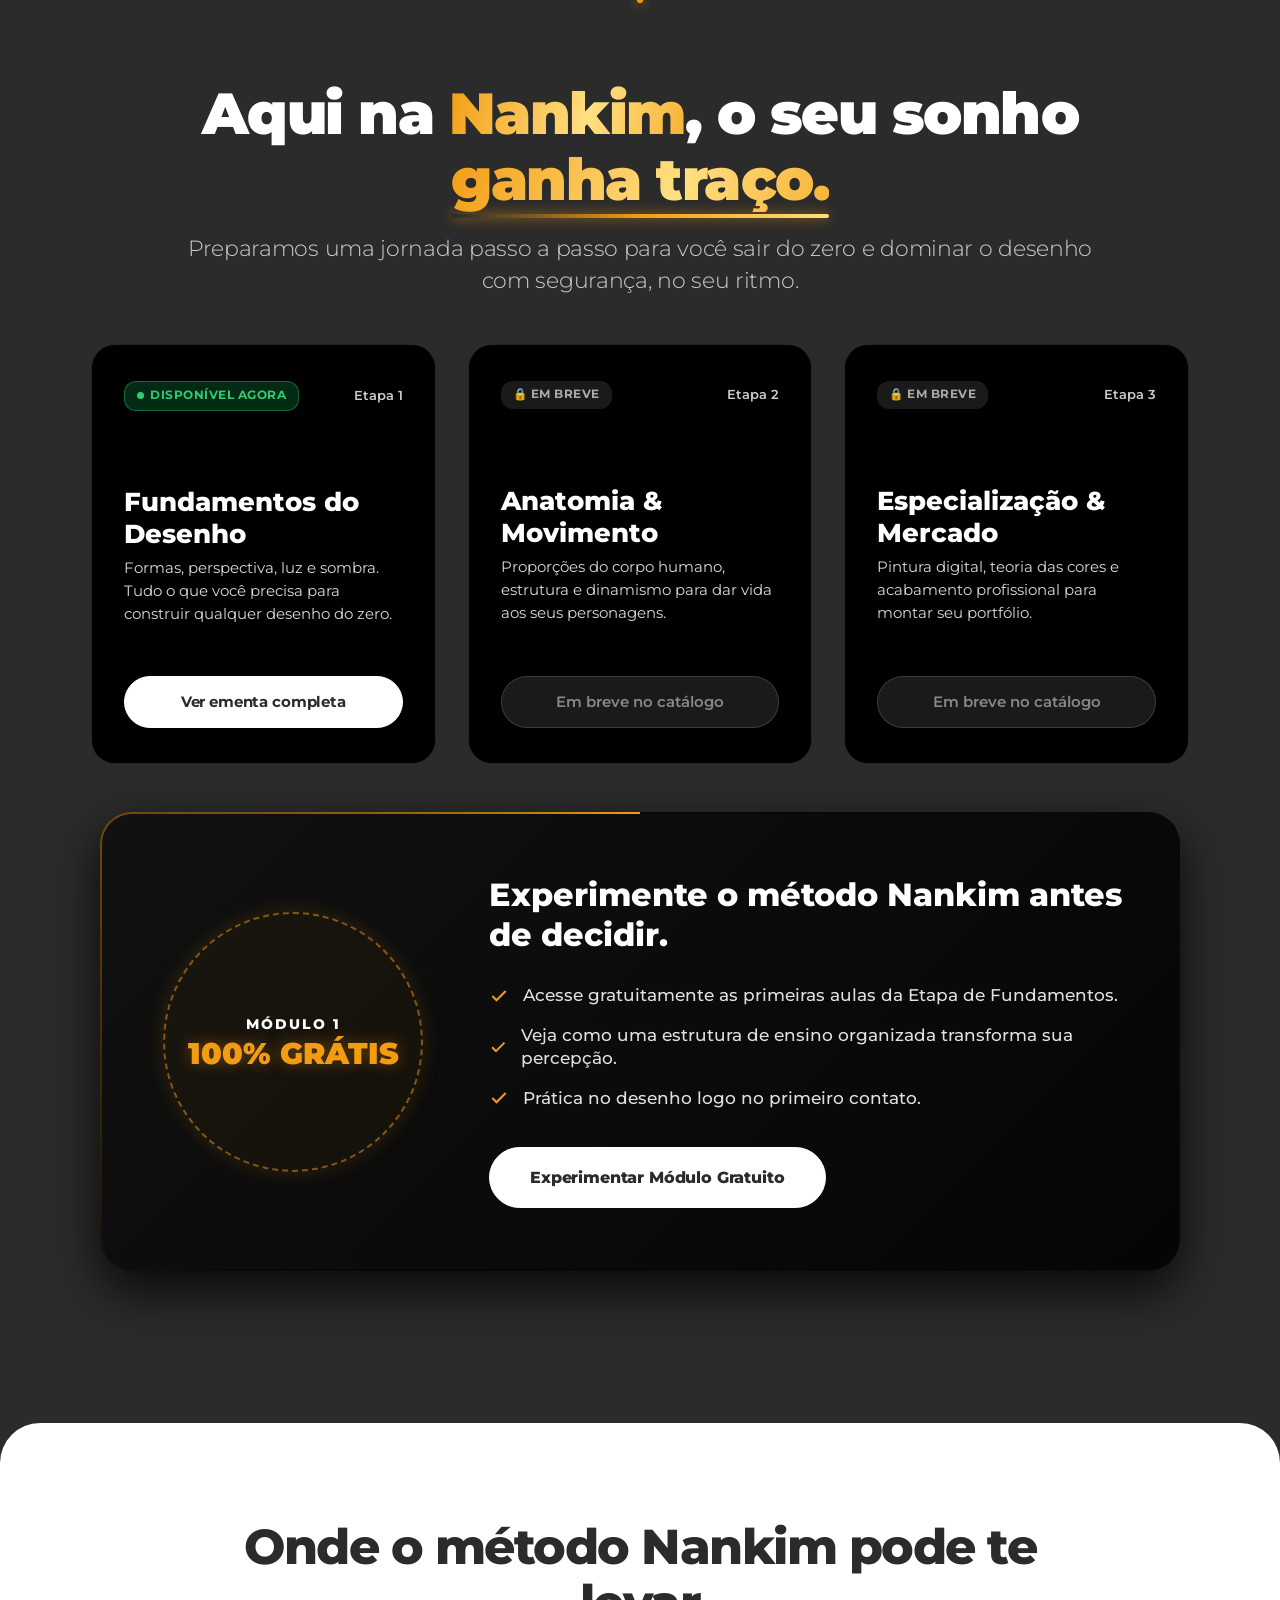
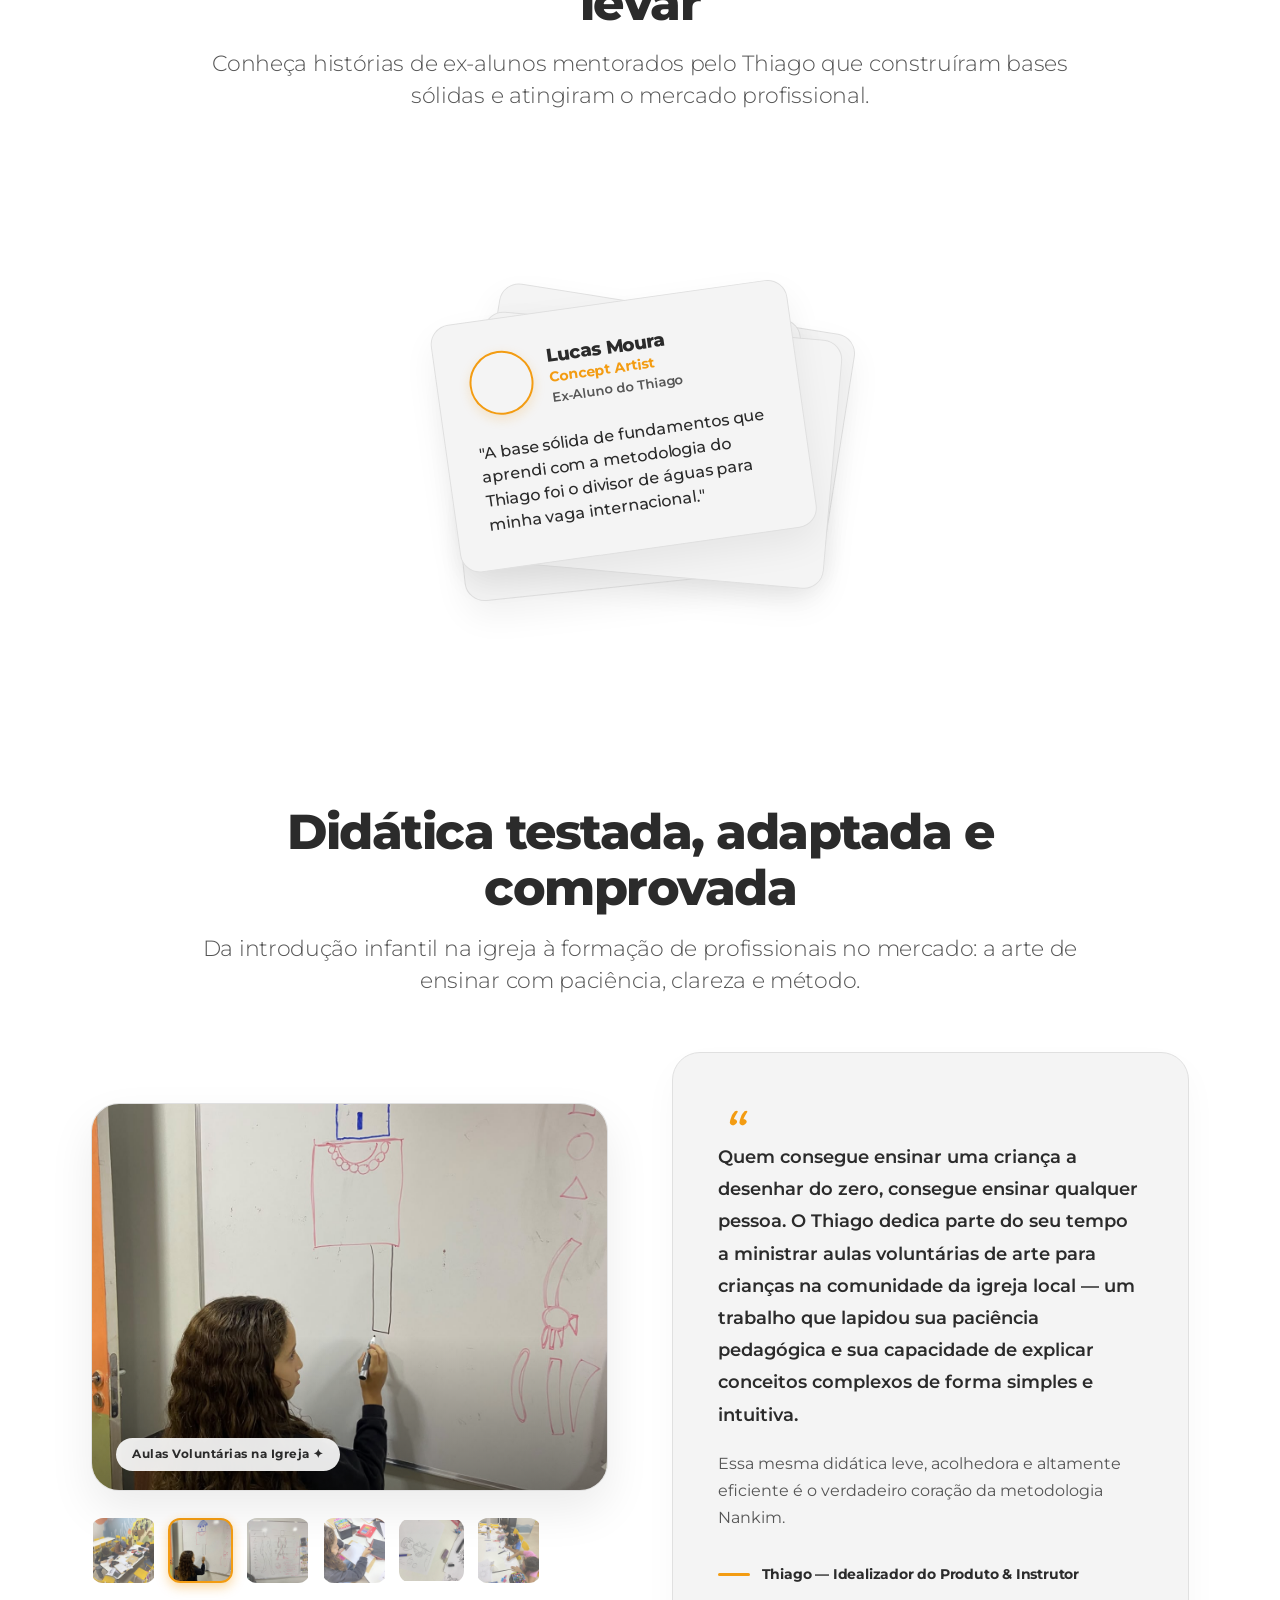
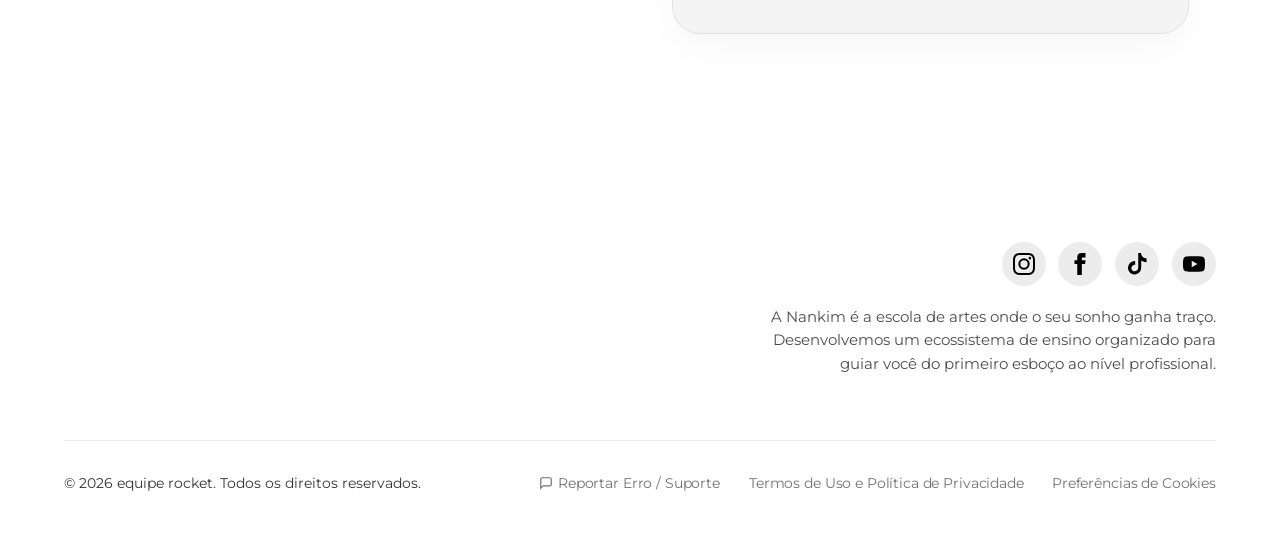
==== commit de60d604: "ad" ====
--- a/admin.html
+++ b/admin.html
@@ -79,7 +79,7 @@
 
             <!-- ABA 1: VISÃO GERAL -->
             <section id="sec-visao-geral" class="admin-tab-section">
-                <div class="admin-kpi-grid">
+               <div class="admin-kpi-grid">
                     <article class="kpi-card">
                         <div class="kpi-icon"><i class="fa-solid fa-users"></i></div>
                         <div>
@@ -91,8 +91,16 @@
                     <article class="kpi-card">
                         <div class="kpi-icon destaque"><i class="fa-solid fa-crown"></i></div>
                         <div>
-                            <span class="kpi-label">Acesso Completo</span>
+                            <span class="kpi-label">Cursos Comprados</span>
                             <strong id="kpi-alunos-pagos" class="kpi-value">0</strong>
+                        </div>
+                    </article>
+
+                    <article class="kpi-card">
+                        <div class="kpi-icon alerta"><i class="fa-solid fa-comment-dots"></i></div>
+                        <div>
+                            <span class="kpi-label">Dúvidas Aguardando</span>
+                            <strong id="kpi-duvidas-pendentes" class="kpi-value">0</strong>
                         </div>
                     </article>
 
@@ -168,11 +176,18 @@
                     <div class="panel-box-header wrap">
                         <div>
                             <h2>Central de Dúvidas &amp; Fórum das Aulas</h2>
-                            <p class="panel-sub">Responda como Instrutor Oficial ou edite respostas já enviadas (atualiza na hora na Sala de Aula e notifica o aluno).</p>
-                        </div>
-                        <select id="filtro-aula-duvidas" class="admin-select">
-                            <option value="todas">Todas as 12 aulas</option>
-                        </select>
+                            <p class="panel-sub">Responda como Instrutor Oficial, edite ou exclua respostas enviadas.</p>
+                        </div>
+                        <div style="display:flex;gap:0.5rem;flex-wrap:wrap;">
+                            <select id="filtro-status-duvidas" class="admin-select">
+                                <option value="aguardando" selected>Aguardando resposta</option>
+                                <option value="respondidas">Respondidas</option>
+                                <option value="todas">Todas as dúvidas</option>
+                            </select>
+                            <select id="filtro-aula-duvidas" class="admin-select">
+                                <option value="todas">Todas as 12 aulas</option>
+                            </select>
+                        </div>
                     </div>
 
                     <div id="lista-admin-duvidas" class="admin-stack-list"></div>
@@ -188,9 +203,9 @@
                             <p class="panel-sub">Relatos enviados pelos alunos através do botão "Reportar erro" na plataforma.</p>
                         </div>
                         <select id="filtro-status-reportes" class="admin-select">
+                            <option value="pendente" selected>Pendentes</option>
+                            <option value="resolvido">Resolvidos</option>
                             <option value="todos">Todos os relatos</option>
-                            <option value="pendente">Pendentes</option>
-                            <option value="resolvido">Resolvidos</option>
                         </select>
                     </div>
 
